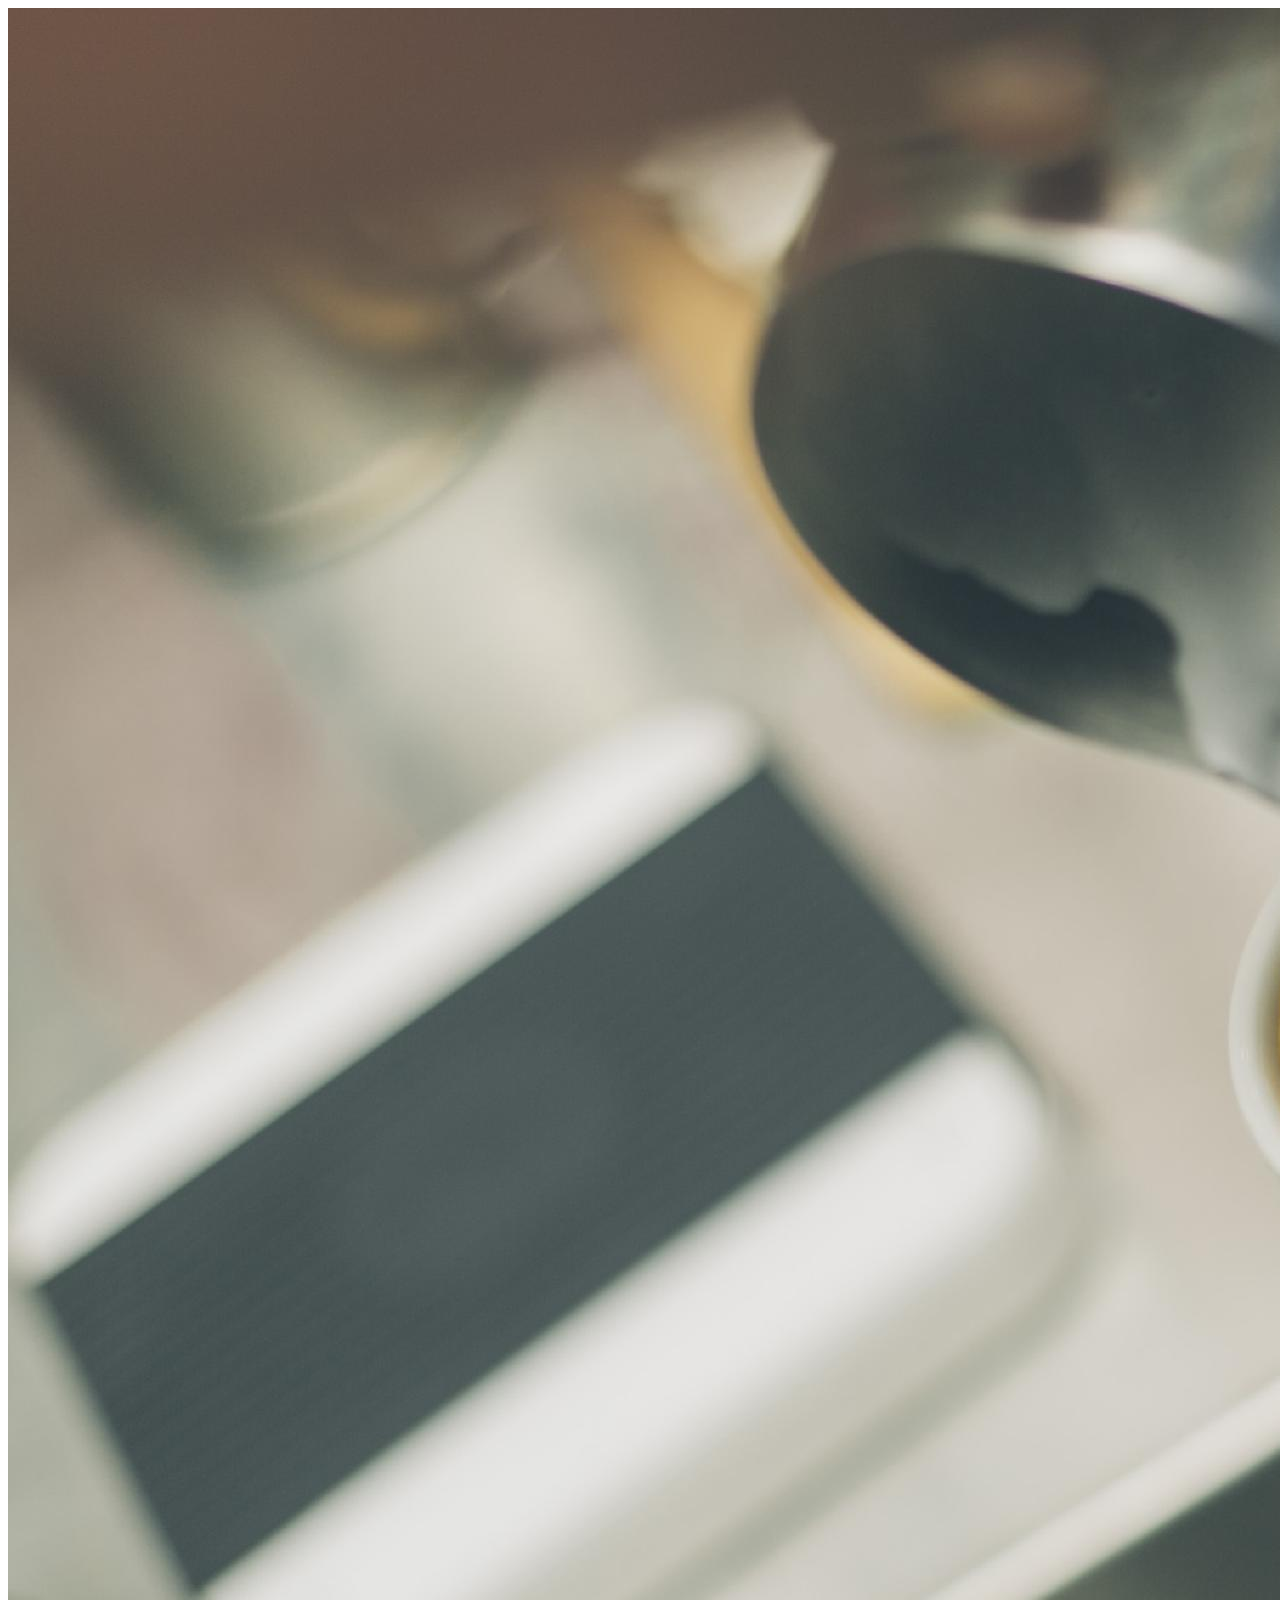
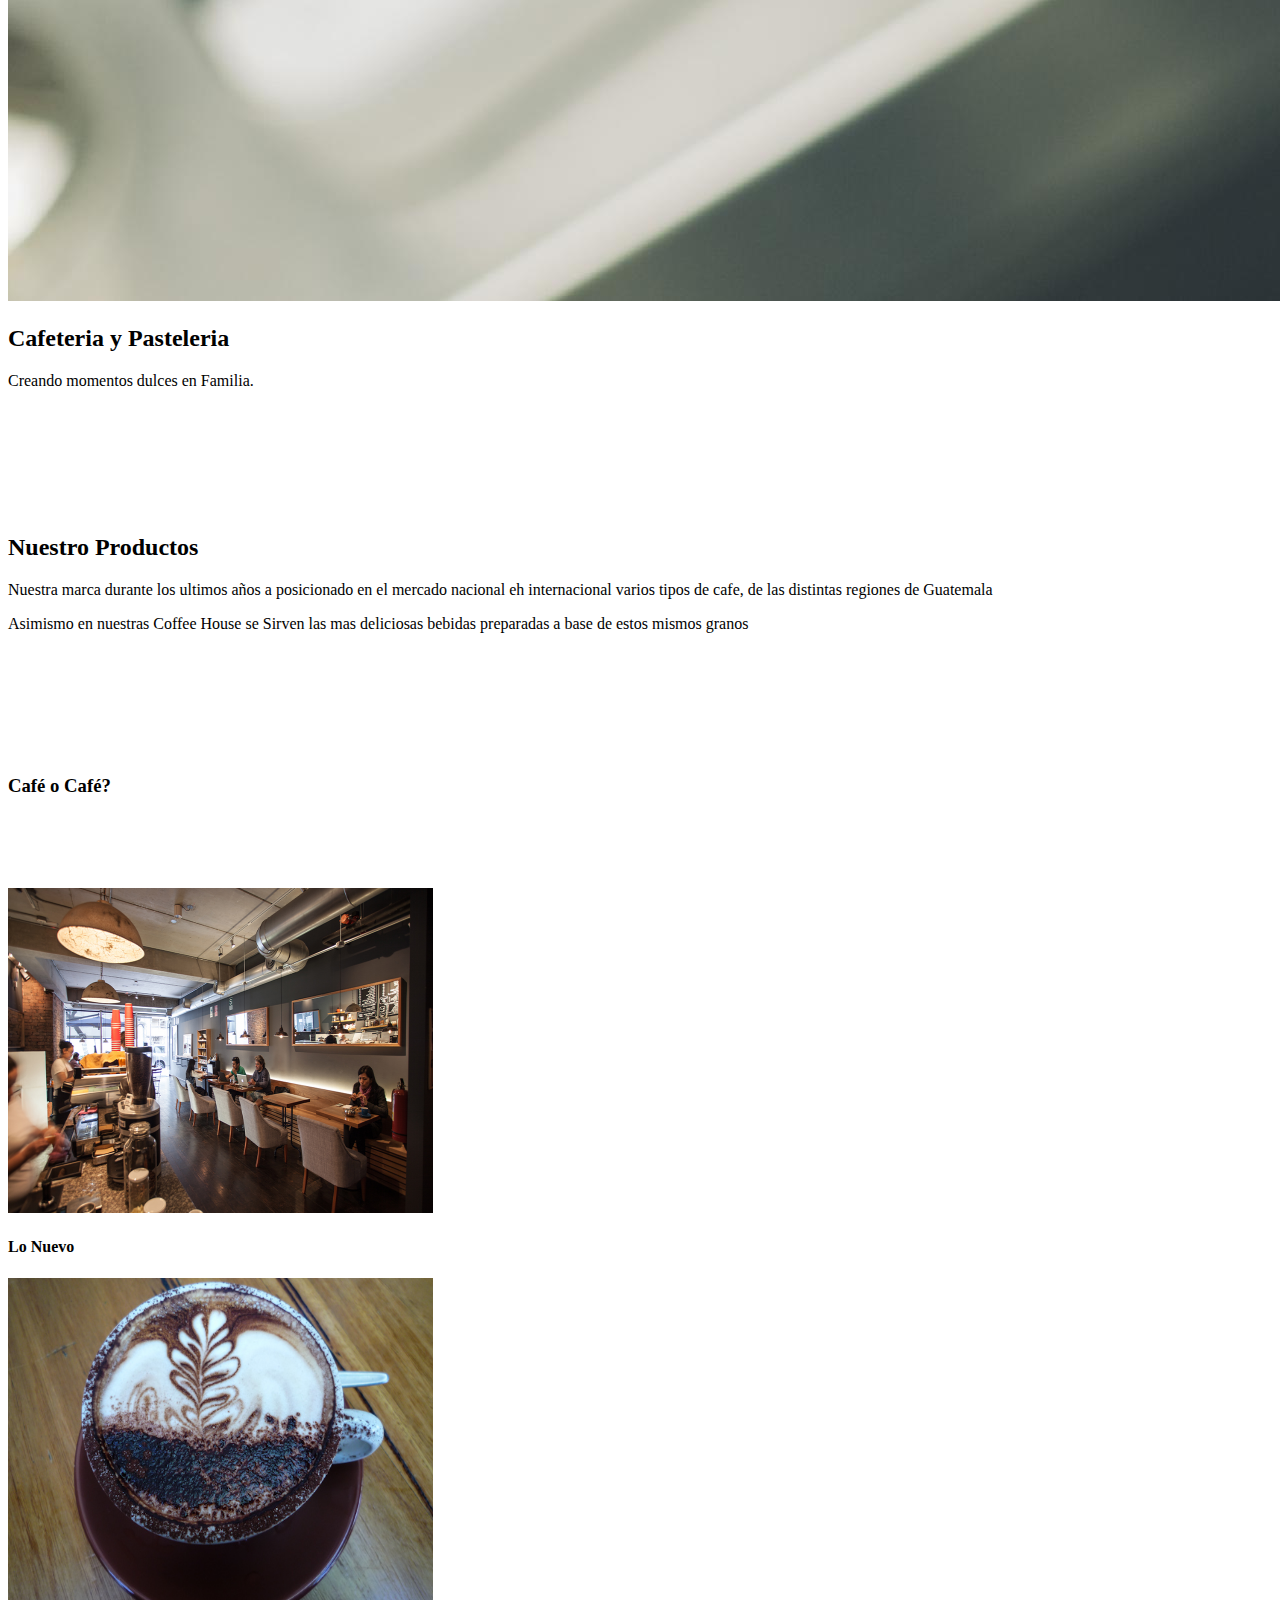
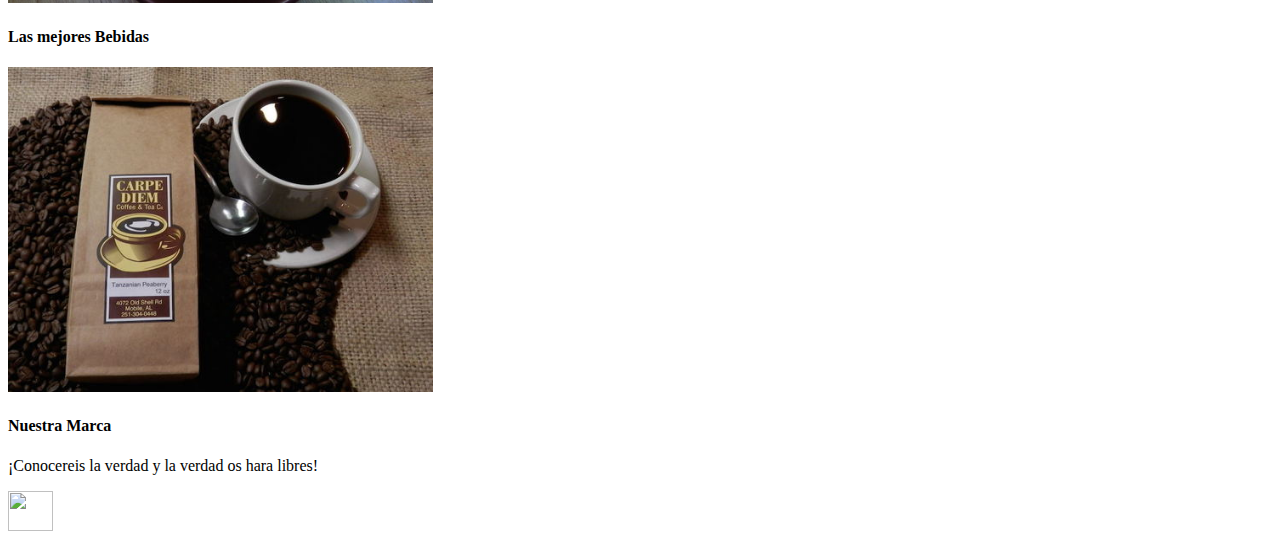
==== paginas/cafeteria.html @ 9e25b674 "Add files via upload" ====
<!DOCTYPE html>
<html lang="en">
<head>
	<meta charset="UTF-8">
	<meta name="viewport" content="width=device-width, initial-scale=1.0">
	<title>Mi Pagina</title>
	<link rel="stylesheet" href="css/estilos.css">
	<link rel="stylesheet" href="css/fontello.css">
	<link rel="stylesheet" href="css/img">
		
</head>
<body>

	<div id= "contenedor">

		<section id="banner">
				<img src="CSS/img/img8.jpg">
				<div class="contenedor">
					<h2>Cafeteria y Pasteleria</h2>
					<p>Creando momentos dulces en Familia.</p>
				</div>
			</section>
			
				<main>
			<br></br>
			<br></br>
			<br></br>

			<section id="bienvenidos">
				<h2>Nuestro Productos</h2>
				<P>Nuestra marca durante los ultimos años a posicionado en el mercado nacional eh internacional varios tipos de cafe, de las distintas regiones de Guatemala</p>
				<p>Asimismo en nuestras Coffee House se Sirven las mas deliciosas bebidas preparadas a base de estos mismos granos</p>
				
			</section>

			<br></br>
			<br></br>
			<br></br>

			<section id="lonuevo">
				<h3>Café o Café?</h3>
				<br></br>
				<br></br>
				<div class="contenedor">
					<article>
						<img src="CSS/img/nuevo.jpg" width="425" height="325">
							<h4>Lo Nuevo</h4>
						</img>
					</article>
					<article>
						<img src="CSS/img/bebida.jpg" width="425" height="325">
							<h4>Las mejores Bebidas</h4>
						</img>
					</article>
					<article>
						<img src="CSS/img/marca.jpg" width="425" height="325">
							<h4>Nuestra Marca</h4>
						</img>
					</article>
					

				</div>
				
			</section>
			
		</main>  



		<section id= "contenido">
				<article>
					<h2></h2>
					<p>			</p>
				</article>
			</section>
	</div>
	<footer>
				<div class="contenedor">
					<p class="copy">¡Conocereis la verdad y la verdad os hara libres!</p>
					<img src="css/img/logoumg.png" height="40px" width="45px">
					
				</div>
			</footer>


</body>
</html>
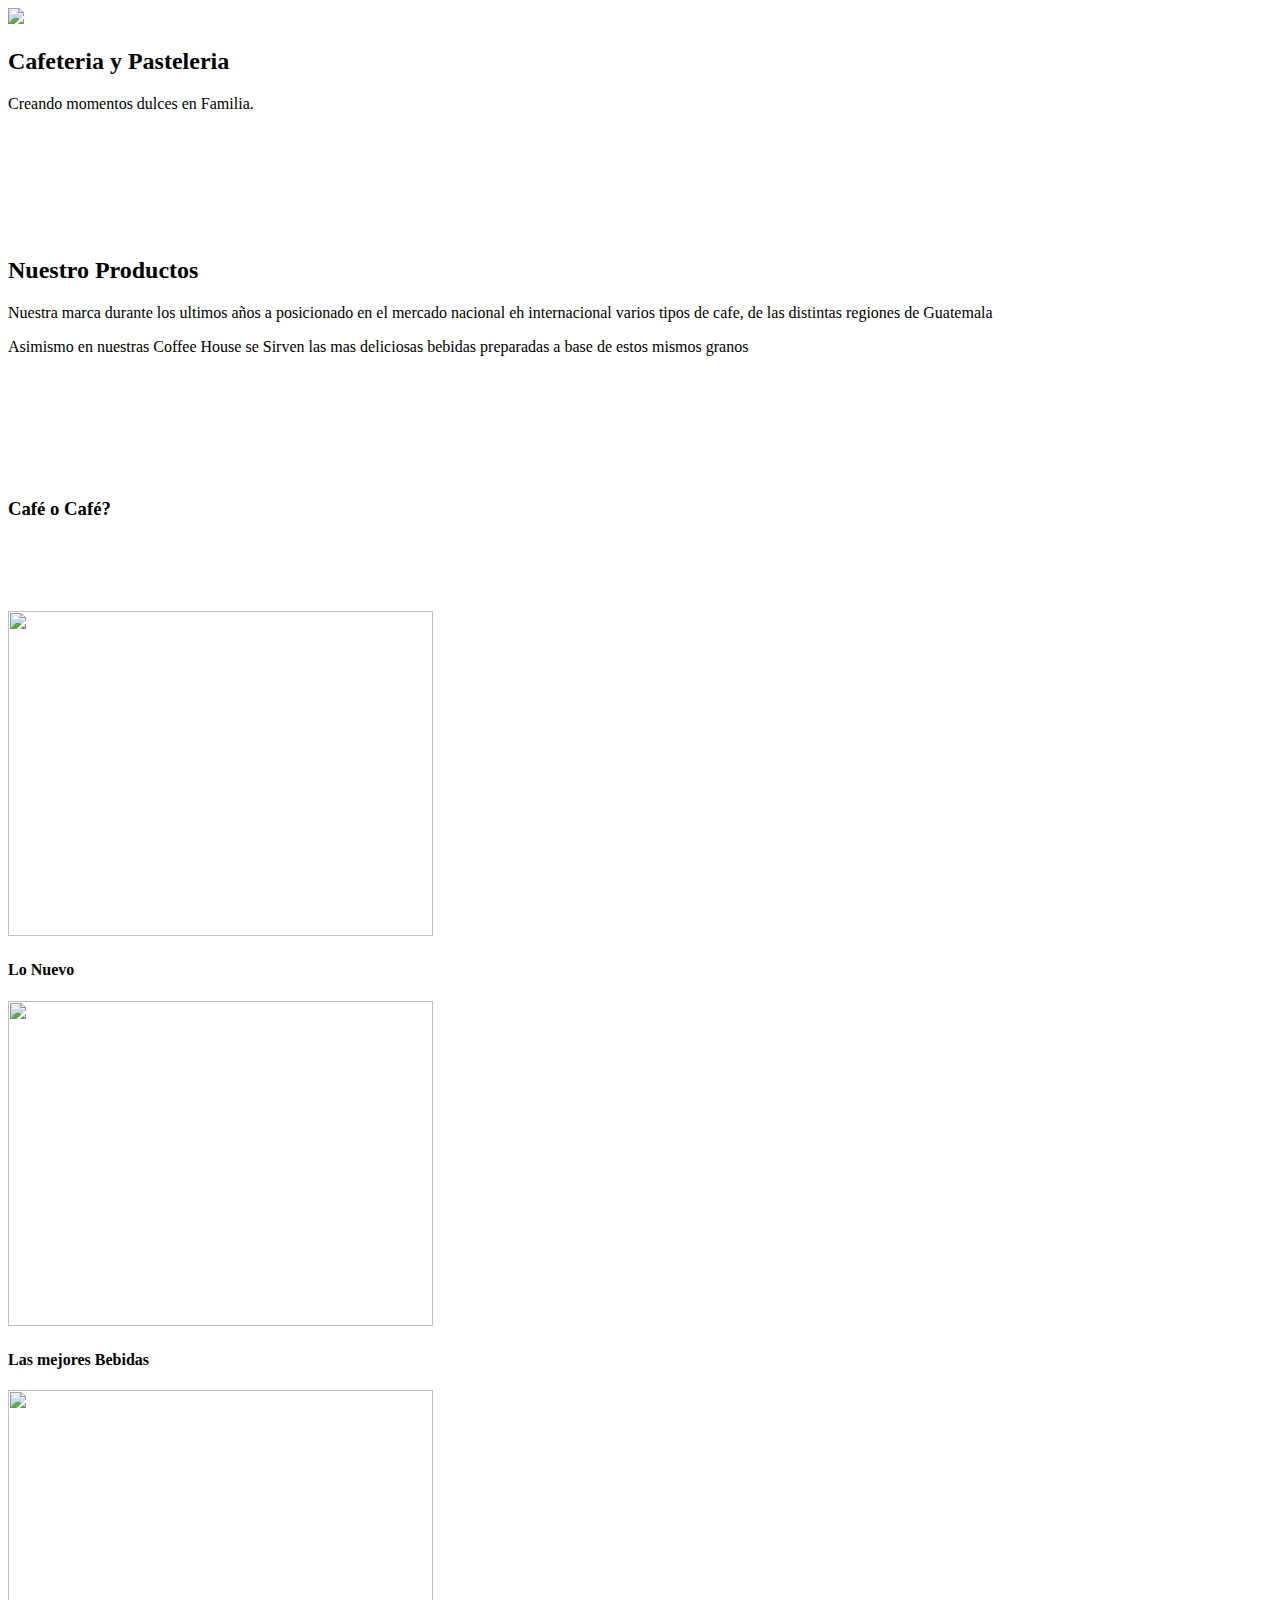
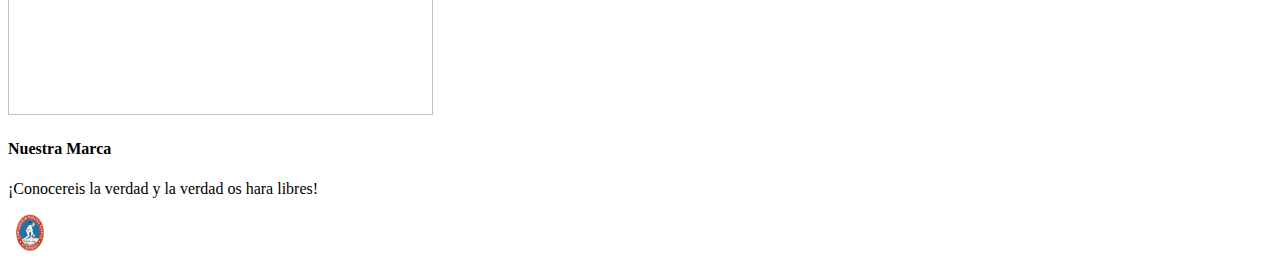
==== commit 5e079059: "Add files via upload" ====
--- a/paginas/cafeteria.html
+++ b/paginas/cafeteria.html
@@ -4,7 +4,7 @@
 	<meta charset="UTF-8">
 	<meta name="viewport" content="width=device-width, initial-scale=1.0">
 	<title>Mi Pagina</title>
-	<link rel="stylesheet" href="css/estilos.css">
+	<link rel="stylesheet" href="css/estilos.css" type="text/css">
 	<link rel="stylesheet" href="css/fontello.css">
 	<link rel="stylesheet" href="css/img">
 		
--- a/paginas/css/fontello.css
+++ b/paginas/css/fontello.css
@@ -0,0 +1,73 @@
+@font-face {
+  font-family: 'fontello';
+  src: url('../font/fontello.eot?74864807');
+  src: url('../font/fontello.eot?74864807#iefix') format('embedded-opentype'),
+       url('../font/fontello.woff2?74864807') format('woff2'),
+       url('../font/fontello.woff?74864807') format('woff'),
+       url('../font/fontello.ttf?74864807') format('truetype'),
+       url('../font/fontello.svg?74864807#fontello') format('svg');
+  font-weight: normal;
+  font-style: normal;
+}
+/* Chrome hack: SVG is rendered more smooth in Windozze. 100% magic, uncomment if you need it. */
+/* Note, that will break hinting! In other OS-es font will be not as sharp as it could be */
+/*
+@media screen and (-webkit-min-device-pixel-ratio:0) {
+  @font-face {
+    font-family: 'fontello';
+    src: url('../font/fontello.svg?74864807#fontello') format('svg');
+  }
+}
+*/
+ 
+ [class^="icon-"]:before, [class*=" icon-"]:before {
+  font-family: "fontello";
+  font-style: normal;
+  font-weight: normal;
+  speak: never;
+ 
+  display: inline-block;
+  text-decoration: inherit;
+  width: 1em;
+  margin-right: .2em;
+  text-align: center;
+  /* opacity: .8; */
+ 
+  /* For safety - reset parent styles, that can break glyph codes*/
+  font-variant: normal;
+  text-transform: none;
+ 
+  /* fix buttons height, for twitter bootstrap */
+  line-height: 1em;
+ 
+  /* Animation center compensation - margins should be symmetric */
+  /* remove if not needed */
+  margin-left: .2em;
+ 
+  /* you can be more comfortable with increased icons size */
+  /* font-size: 120%; */
+ 
+  /* Font smoothing. That was taken from TWBS */
+  -webkit-font-smoothing: antialiased;
+  -moz-osx-font-smoothing: grayscale;
+ 
+  /* Uncomment for 3D effect */
+  /* text-shadow: 1px 1px 1px rgba(127, 127, 127, 0.3); */
+}
+ 
+.icon-home:before { content: '\e800'; } /* '' */
+.icon-cancel-squared:before { content: '\e801'; } /* '' */
+.icon-attention:before { content: '\e802'; } /* '' */
+.icon-info:before { content: '\e803'; } /* '' */
+.icon-question:before { content: '\e804'; } /* '' */
+.icon-attention-alt:before { content: '\e805'; } /* '' */
+.icon-gmail:before { content: '\e806'; } /* '' */
+.icon-cafe:before { content: '\e80c'; } /* '' */
+.icon-spin2:before { content: '\e831'; } /* '' */
+.icon-instagram-1:before { content: '\f05d'; } /* '' */
+.icon-menu:before { content: '\f0c9'; } /* '' */
+.icon-whatsapp:before { content: '\f232'; } /* '' */
+.icon-facebook-squared:before { content: '\f308'; } /* '' */
+.icon-amex:before { content: '\f326'; } /* '' */
+.icon-visa:before { content: '\f328'; } /* '' */
+.icon-mastercard:before { content: '\f329'; } /* '' */